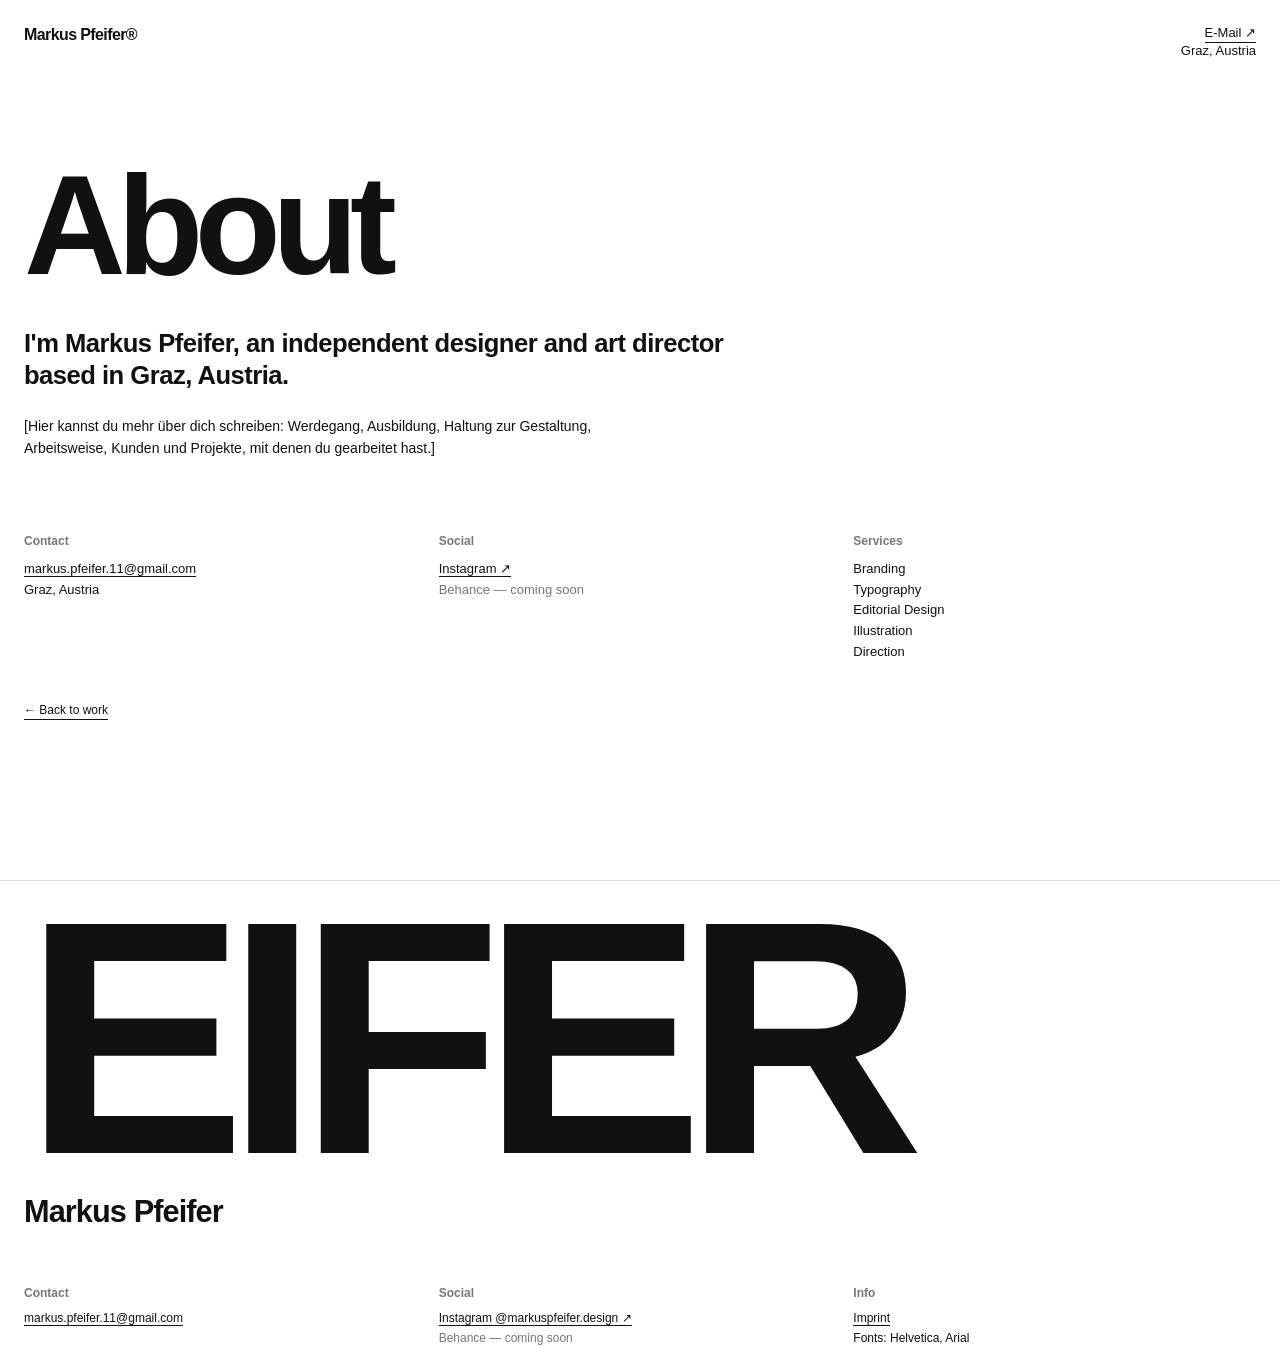
==== about.html @ a76aaa56 "Add files via upload" ====
<!DOCTYPE html>
<html lang="en">
<head>
  <meta charset="UTF-8">
  <meta name="viewport" content="width=device-width, initial-scale=1.0">
  <title>About — Markus Pfeifer</title>
  <meta name="description" content="Über Markus Pfeifer, Designer und Art Director in Graz, Austria.">
  <link rel="stylesheet" href="style.css">
</head>
<body>

  <header>
    <a href="index.html" class="name">Markus Pfeifer®</a>
    <div class="contact">
      <a href="mailto:markus.pfeifer.11@gmail.com">E-Mail ↗</a><br>
      Graz, Austria
    </div>
  </header>

  <section class="page">
    <h1>About</h1>

    <p class="lead">
      I'm Markus Pfeifer, an independent designer and art director based in Graz, Austria.
    </p>

    <p class="text">
      [Hier kannst du mehr über dich schreiben: Werdegang, Ausbildung, Haltung zur Gestaltung,
      Arbeitsweise, Kunden und Projekte, mit denen du gearbeitet hast.]
    </p>

    <div class="info-grid">
      <div class="col">
        <h2>Contact</h2>
        <a href="mailto:markus.pfeifer.11@gmail.com">markus.pfeifer.11@gmail.com</a><br>
        Graz, Austria
      </div>
      <div class="col">
        <h2>Social</h2>
        <a href="https://www.instagram.com/markuspfeifer.design" target="_blank" rel="noopener">Instagram ↗</a><br>
        <span style="color:#777">Behance — coming soon</span>
      </div>
      <div class="col">
        <h2>Services</h2>
        Branding<br>
        Typography<br>
        Editorial Design<br>
        Illustration<br>
        Direction
      </div>
    </div>

    <a class="back" href="index.html">← Back to work</a>
  </section>

  <footer>
    <div class="footer-big">EIFER</div>
    <p class="footer-person">Markus Pfeifer</p>

    <div class="footer-cols">
      <div>
        <h3>Contact</h3>
        <a href="mailto:markus.pfeifer.11@gmail.com">markus.pfeifer.11@gmail.com</a>
      </div>
      <div>
        <h3>Social</h3>
        <a href="https://www.instagram.com/markuspfeifer.design" target="_blank" rel="noopener">Instagram @markuspfeifer.design ↗</a><br>
        <span class="soon">Behance — coming soon</span>
      </div>
      <div>
        <h3>Info</h3>
        <a href="impressum.html">Imprint</a><br>
        Fonts: Helvetica, Arial
      </div>
    </div>
  </footer>

</body>
</html>
---- style.css ----
/* RESET */
* { margin: 0; padding: 0; box-sizing: border-box; }

:root {
  --black: #111111;
  --white: #ffffff;
  --grey: #777777;
  --gap: 12px;
  --margin: 24px;
}

html { scroll-behavior: smooth; }

body {
  background: var(--white);
  color: var(--black);
  font-family: Helvetica, Arial, sans-serif;
  -webkit-font-smoothing: antialiased;
}

a { color: inherit; text-decoration: none; }
a:focus-visible { outline: 2px solid var(--black); outline-offset: 3px; }

/* HEADER */
header {
  padding: var(--margin);
  display: flex;
  justify-content: space-between;
  align-items: flex-start;
  font-size: 13px;
  line-height: 1.4;
}
.name { font-size: 16px; font-weight: 700; letter-spacing: -0.6px; }
.contact { text-align: right; }
.contact a { border-bottom: 1px solid var(--black); padding-bottom: 2px; }

/* INTRO */
.intro { padding: 100px var(--margin) 80px; }

.intro h1 {
  font-size: clamp(80px, 22vw, 340px);
  line-height: 0.82;
  letter-spacing: -0.06em;
  font-weight: 700;
}

.intro .sub {
  margin-top: 14px;
  font-size: clamp(28px, 6vw, 90px);
  line-height: 1;
  letter-spacing: -0.05em;
  font-weight: 700;
}
.intro .sub .dim { color: #c4c4c4; }

.intro .lead {
  margin-top: 56px;
  max-width: 880px;
  font-size: clamp(18px, 2.1vw, 30px);
  line-height: 1.25;
  letter-spacing: -0.02em;
  font-weight: 700;
}
.intro .lead a { border-bottom: 2px solid var(--black); }
.intro .lead a:hover { color: var(--grey); border-color: var(--grey); }

/* PORTFOLIO GRID */
.portfolio {
  padding: 0 var(--margin);
  display: grid;
  grid-template-columns: repeat(12, minmax(0, 1fr));
  gap: 64px var(--gap);
}
.project { min-width: 0; }

.project-image {
  position: relative;
  overflow: hidden;
  background: #eeeeee;
  aspect-ratio: 4 / 5;
}
.project.landscape .project-image { aspect-ratio: 16 / 10; }
.project.square .project-image { aspect-ratio: 1 / 1; }

.project-image img {
  position: absolute;
  inset: 0;
  width: 100%;
  height: 100%;
  display: block;
  object-fit: cover;
  transition: opacity 0.5s ease;
}
.project-image .alt { opacity: 0; }
.project a:hover .alt,
.project a:focus-visible .alt { opacity: 1; }

.project-info {
  display: flex;
  justify-content: space-between;
  gap: 12px;
  padding-top: 10px;
  font-size: 12px;
  line-height: 1.4;
}
.project-title { font-weight: 600; }
.project-arrow { color: var(--grey); }

/* ASYMMETRIC SWISS GRID (5 Kategorien) */
.project:nth-child(1) { grid-column: 1 / 8; }
.project:nth-child(2) { grid-column: 9 / 13; margin-top: 180px; }
.project:nth-child(3) { grid-column: 2 / 7; }
.project:nth-child(4) { grid-column: 8 / 13; margin-top: 100px; }
.project:nth-child(5) { grid-column: 1 / 6; }

/* SUBPAGES */
.page { padding: 80px var(--margin) 0; }
.page h1 {
  font-size: clamp(48px, 11vw, 170px);
  line-height: 0.88;
  letter-spacing: -0.06em;
  font-weight: 700;
}
.page .lead {
  margin-top: 40px;
  max-width: 760px;
  font-size: clamp(18px, 2vw, 28px);
  line-height: 1.25;
  letter-spacing: -0.02em;
  font-weight: 700;
}
.page .text {
  margin-top: 24px;
  max-width: 620px;
  font-size: 14px;
  line-height: 1.55;
}
.page .back { display: inline-block; margin-top: 40px; font-size: 12px; border-bottom: 1px solid var(--black); padding-bottom: 2px; }

.info-grid {
  margin-top: 72px;
  display: grid;
  grid-template-columns: repeat(12, minmax(0, 1fr));
  gap: 32px var(--gap);
  font-size: 13px;
  line-height: 1.6;
}
.info-grid .col { grid-column: span 4; }
.info-grid h2 {
  font-size: 12px;
  font-weight: 600;
  color: var(--grey);
  margin-bottom: 8px;
}
.info-grid a { border-bottom: 1px solid var(--black); }

.gallery {
  margin-top: 64px;
  padding: 0 var(--margin);
  display: grid;
  grid-template-columns: repeat(12, minmax(0, 1fr));
  gap: 48px var(--gap);
}
.gallery figure { grid-column: span 6; }
.gallery figure.wide { grid-column: span 12; }
.gallery img { width: 100%; display: block; aspect-ratio: 4 / 3; object-fit: cover; background: #eee; }
.gallery figure.wide img { aspect-ratio: 16 / 9; }

/* FOOTER */
footer {
  margin-top: 160px;
  padding: 24px;
  border-top: 1px solid #dddddd;
  font-size: 12px;
  line-height: 1.6;
}
.footer-big {
  font-size: clamp(80px, 26vw, 400px);
  line-height: 0.8;
  letter-spacing: -0.06em;
  font-weight: 700;
}
.footer-person {
  margin-top: 16px;
  font-size: clamp(18px, 2.4vw, 32px);
  letter-spacing: -0.03em;
  font-weight: 700;
}
.footer-cols {
  margin-top: 48px;
  display: grid;
  grid-template-columns: repeat(12, minmax(0, 1fr));
  gap: 24px var(--gap);
}
.footer-cols > div { grid-column: span 4; }
.footer-cols h3 { font-size: 12px; font-weight: 600; color: var(--grey); margin-bottom: 6px; }
.footer-cols a { border-bottom: 1px solid var(--black); }
.footer-cols .soon { color: var(--grey); }

/* MOBILE */
@media (max-width: 700px) {
  :root { --margin: 16px; }
  header { font-size: 11px; }
  .name { font-size: 14px; }

  .intro { padding-top: 70px; padding-bottom: 60px; }
  .intro .lead { margin-top: 36px; }

  .portfolio { grid-template-columns: repeat(6, minmax(0, 1fr)); gap: 44px var(--gap); }
  .project:nth-child(1) { grid-column: 1 / 7; }
  .project:nth-child(2) { grid-column: 2 / 7; margin-top: 0; }
  .project:nth-child(3) { grid-column: 1 / 6; }
  .project:nth-child(4) { grid-column: 2 / 7; margin-top: 0; }
  .project:nth-child(5) { grid-column: 1 / 6; }

  .info-grid .col { grid-column: span 12; }
  .gallery figure, .gallery figure.wide { grid-column: span 12; }

  footer { margin-top: 100px; padding: 20px 16px; }
  .footer-cols > div { grid-column: span 12; }
}

/* Touch-Geräte: kein Hover, daher kein Bildwechsel */
@media (hover: none) {
  .project-image .alt { display: none; }
}

@media (prefers-reduced-motion: reduce) {
  *, *::before, *::after {
    scroll-behavior: auto !important;
    transition: none !important;
  }
}
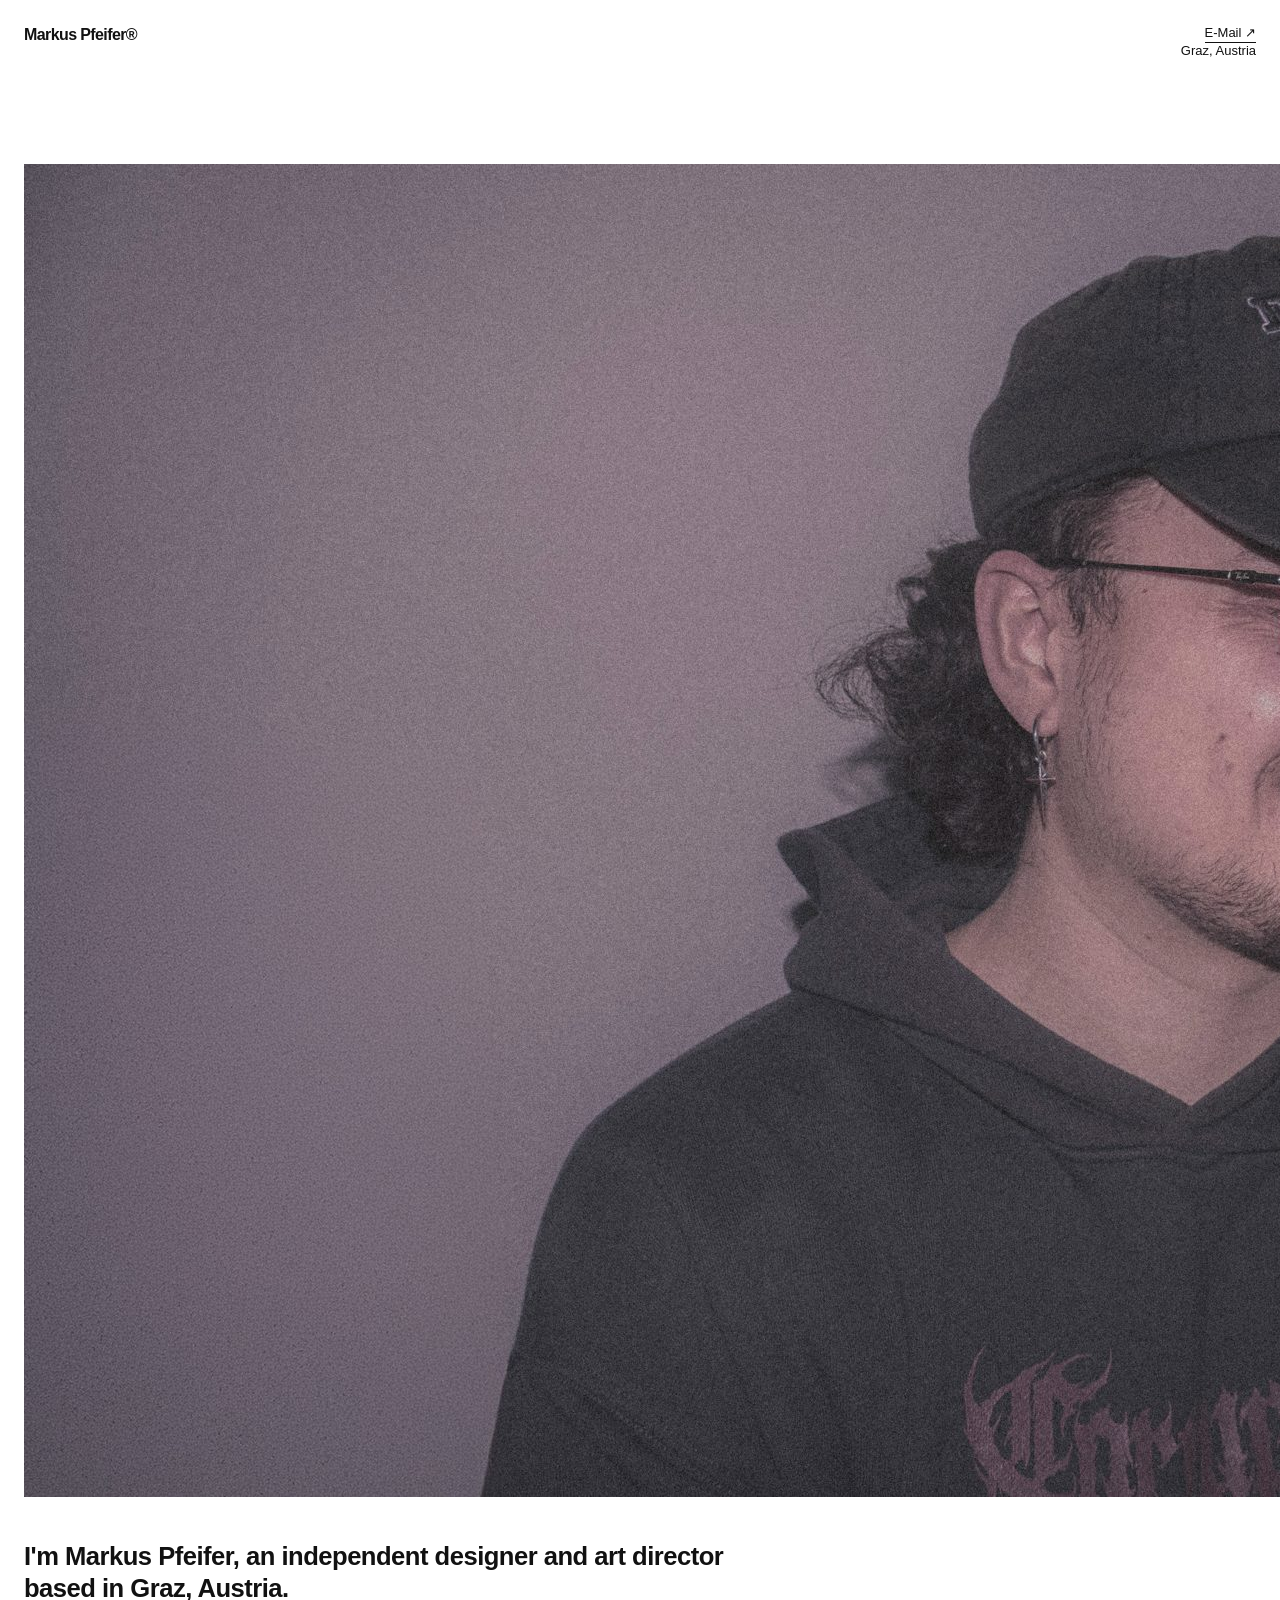
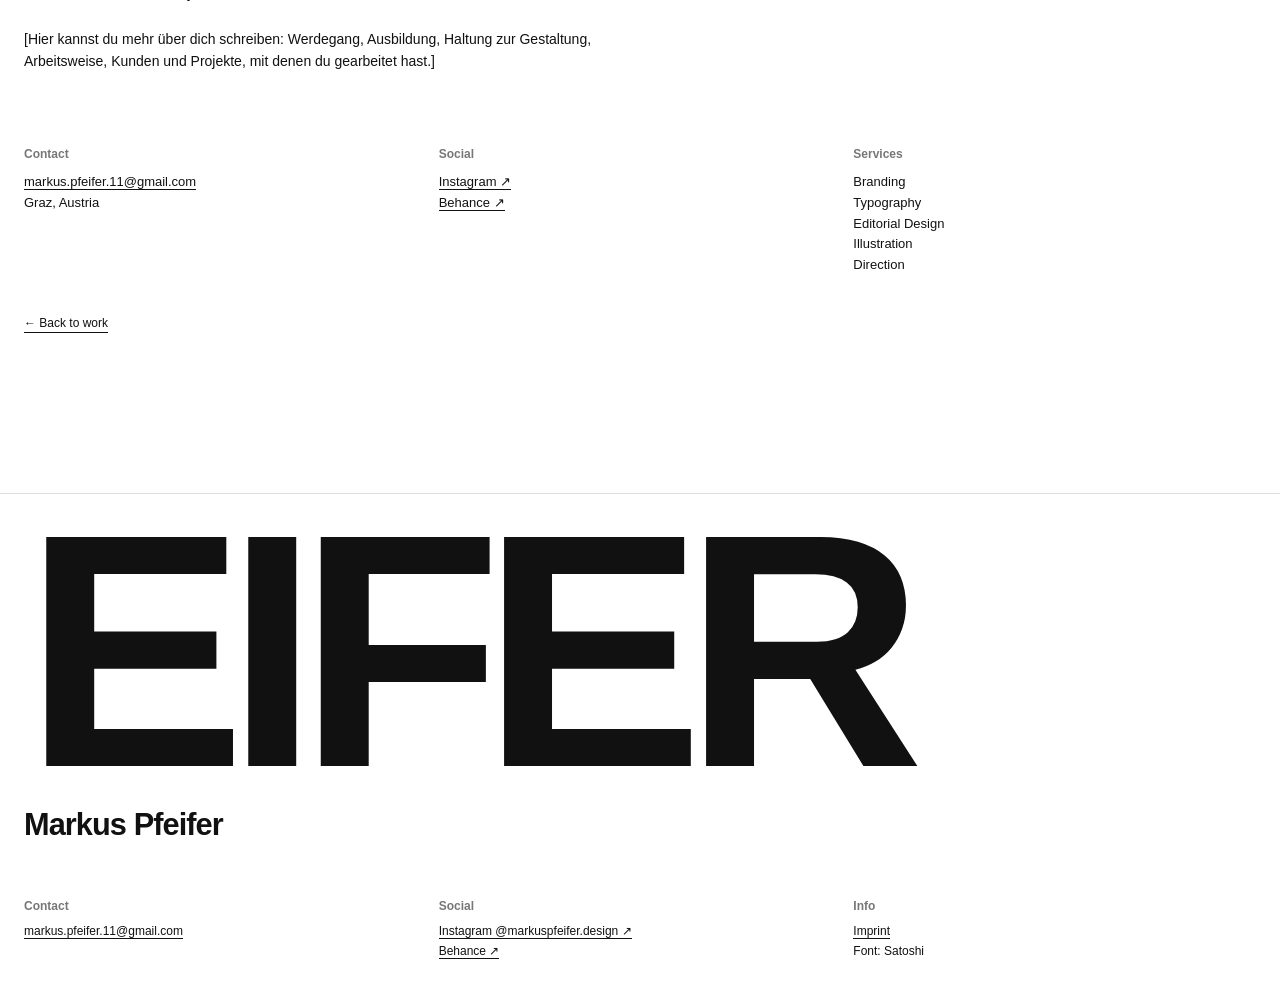
==== commit 97c7c996: "Add files via upload" ====
--- a/about.html
+++ b/about.html
@@ -5,6 +5,8 @@
   <meta name="viewport" content="width=device-width, initial-scale=1.0">
   <title>About — Markus Pfeifer</title>
   <meta name="description" content="Über Markus Pfeifer, Designer und Art Director in Graz, Austria.">
+  <link rel="preconnect" href="https://api.fontshare.com">
+  <link rel="stylesheet" href="https://api.fontshare.com/v2/css?f[]=satoshi@400,500,700,900&display=swap">
   <link rel="stylesheet" href="style.css">
 </head>
 <body>
@@ -17,8 +19,8 @@
     </div>
   </header>
 
-  <section class="page">
-    <h1>About</h1>
+  <section class="page about">
+    <img class="portrait" src="portrait.jpg" alt="Portrait von Markus Pfeifer" fetchpriority="high">
 
     <p class="lead">
       I'm Markus Pfeifer, an independent designer and art director based in Graz, Austria.
@@ -38,7 +40,7 @@
       <div class="col">
         <h2>Social</h2>
         <a href="https://www.instagram.com/markuspfeifer.design" target="_blank" rel="noopener">Instagram ↗</a><br>
-        <span style="color:#777">Behance — coming soon</span>
+        <a href="https://www.behance.net/markuspfeifer2" target="_blank" rel="noopener">Behance ↗</a>
       </div>
       <div class="col">
         <h2>Services</h2>
@@ -65,12 +67,12 @@
       <div>
         <h3>Social</h3>
         <a href="https://www.instagram.com/markuspfeifer.design" target="_blank" rel="noopener">Instagram @markuspfeifer.design ↗</a><br>
-        <span class="soon">Behance — coming soon</span>
+        <a href="https://www.behance.net/markuspfeifer2" target="_blank" rel="noopener">Behance ↗</a>
       </div>
       <div>
         <h3>Info</h3>
         <a href="impressum.html">Imprint</a><br>
-        Fonts: Helvetica, Arial
+        Font: Satoshi
       </div>
     </div>
   </footer>
--- a/style.css
+++ b/style.css
@@ -37,21 +37,34 @@
 /* INTRO */
 .intro { padding: 100px var(--margin) 80px; }
 
+.hero {
+  display: flex;
+  flex-wrap: wrap;
+  align-items: flex-start;
+  gap: 16px 32px;
+}
+
 .intro h1 {
-  font-size: clamp(80px, 22vw, 340px);
+  font-size: clamp(64px, 14.5vw, 240px);
   line-height: 0.82;
   letter-spacing: -0.06em;
   font-weight: 700;
 }
-
-.intro .sub {
-  margin-top: 14px;
-  font-size: clamp(28px, 6vw, 90px);
-  line-height: 1;
-  letter-spacing: -0.05em;
-  font-weight: 700;
-}
-.intro .sub .dim { color: #c4c4c4; }
+.intro h1 .dim { color: #c4c4c4; }
+
+.definition {
+  max-width: 280px;
+  font-size: 13px;
+  line-height: 1.4;
+}
+.definition em { font-style: italic; color: var(--grey); }
+.definition strong { font-weight: 700; }
+.definition abbr { text-decoration: underline dotted; text-underline-offset: 2px; }
+.definition abbr em { color: var(--black); }
+.definition .meaning {
+  margin-top: 8px;
+  font-size: 15px;
+}
 
 .intro .lead {
   margin-top: 56px;
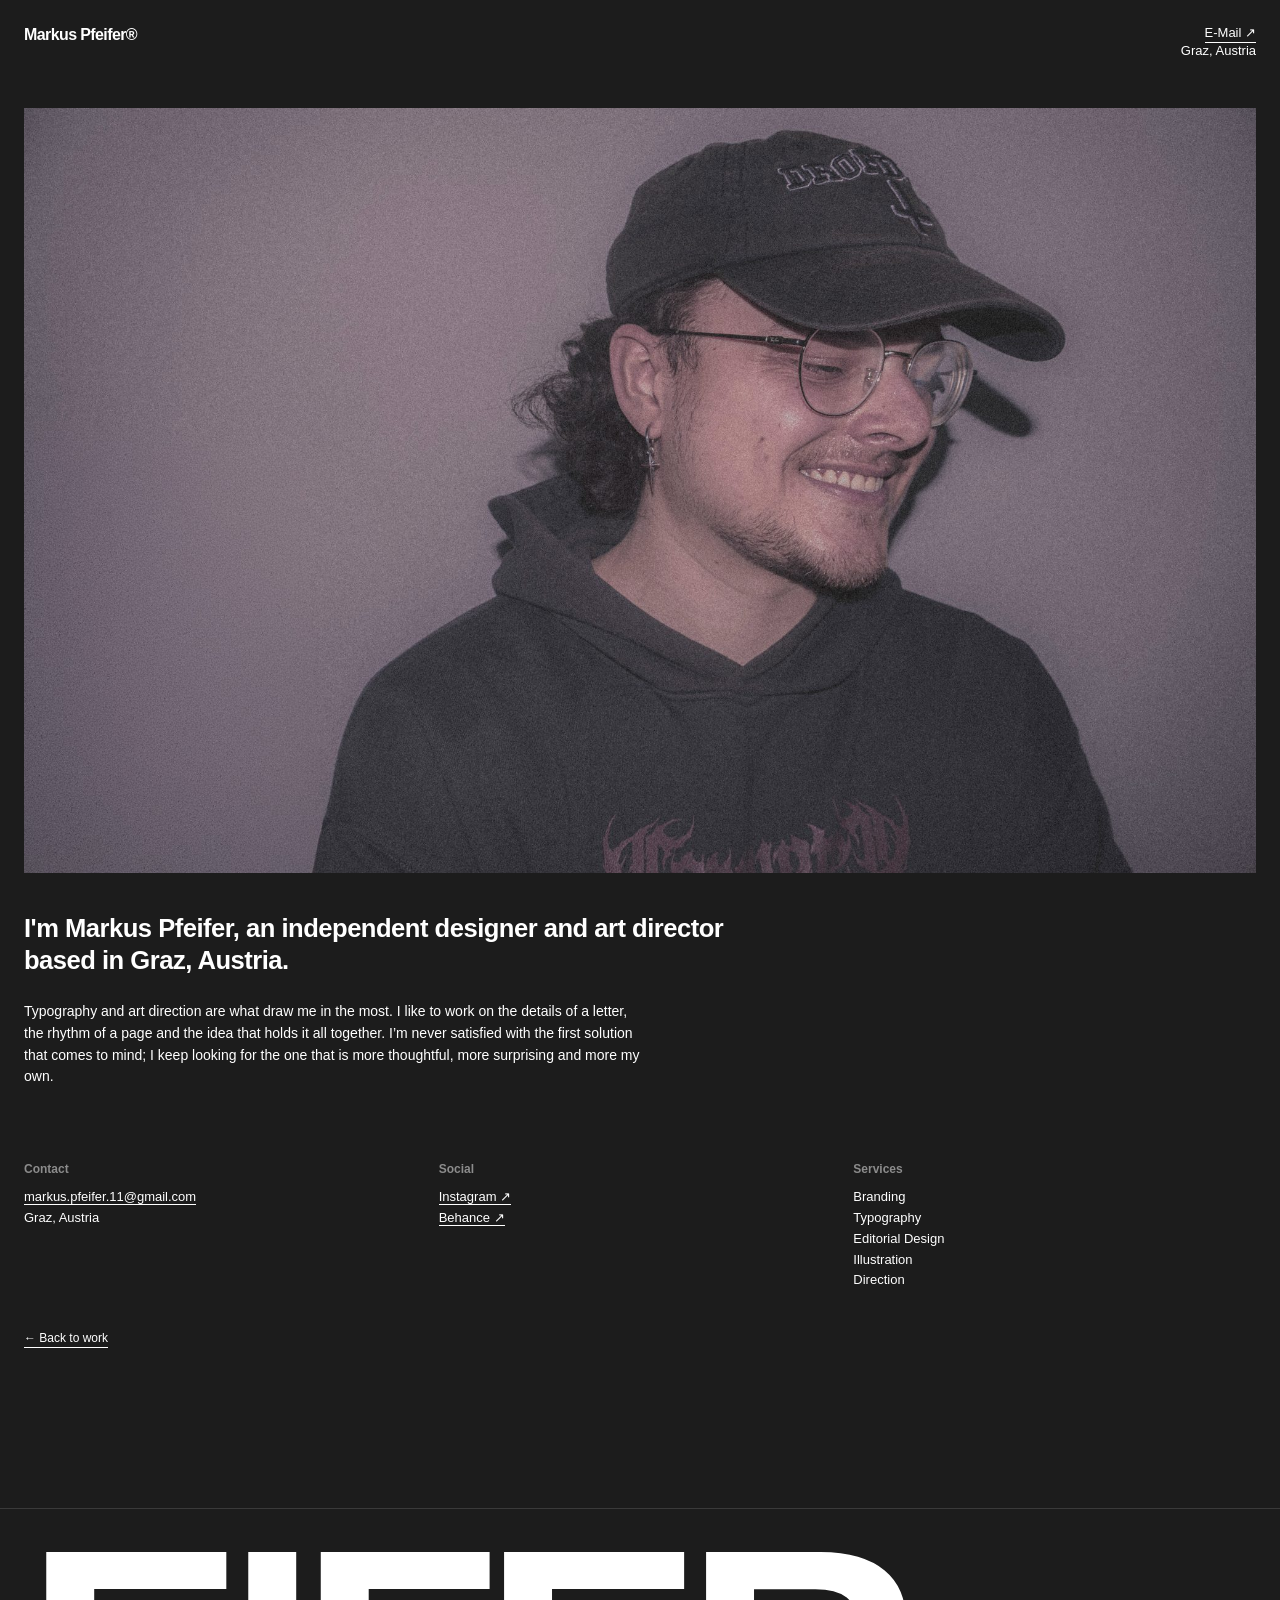
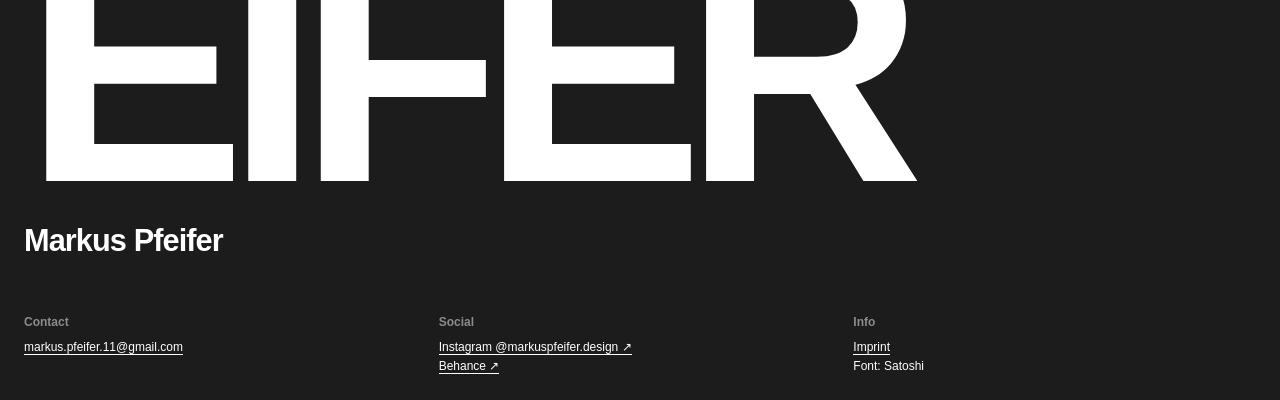
==== commit 878e1757: "Update personal description in about.html Replaced placeholder text with a personal statement about " ====
--- a/about.html
+++ b/about.html
@@ -27,8 +27,7 @@
     </p>
 
     <p class="text">
-      [Hier kannst du mehr über dich schreiben: Werdegang, Ausbildung, Haltung zur Gestaltung,
-      Arbeitsweise, Kunden und Projekte, mit denen du gearbeitet hast.]
+Typography and art direction are what draw me in the most. I like to work on the details of a letter, the rhythm of a page and the idea that holds it all together. I’m never satisfied with the first solution that comes to mind; I keep looking for the one that is more thoughtful, more surprising and more my own.
     </p>
 
     <div class="info-grid">
--- a/style.css
+++ b/style.css
@@ -2,9 +2,10 @@
 * { margin: 0; padding: 0; box-sizing: border-box; }
 
 :root {
-  --black: #111111;
-  --white: #ffffff;
-  --grey: #777777;
+  --bg: #1c1c1c;
+  --fg: #ffffff;
+  --grey: #8c8c8c;
+  --line: #3a3a3a;
   --gap: 12px;
   --margin: 24px;
 }
@@ -12,14 +13,14 @@
 html { scroll-behavior: smooth; }
 
 body {
-  background: var(--white);
-  color: var(--black);
-  font-family: Helvetica, Arial, sans-serif;
+  background: var(--bg);
+  color: var(--fg);
+  font-family: "Satoshi", sans-serif;
   -webkit-font-smoothing: antialiased;
 }
 
 a { color: inherit; text-decoration: none; }
-a:focus-visible { outline: 2px solid var(--black); outline-offset: 3px; }
+a:focus-visible { outline: 2px solid var(--fg); outline-offset: 3px; }
 
 /* HEADER */
 header {
@@ -32,7 +33,7 @@
 }
 .name { font-size: 16px; font-weight: 700; letter-spacing: -0.6px; }
 .contact { text-align: right; }
-.contact a { border-bottom: 1px solid var(--black); padding-bottom: 2px; }
+.contact a { border-bottom: 1px solid var(--fg); padding-bottom: 2px; }
 
 /* INTRO */
 .intro { padding: 100px var(--margin) 80px; }
@@ -48,9 +49,9 @@
   font-size: clamp(64px, 14.5vw, 240px);
   line-height: 0.82;
   letter-spacing: -0.06em;
-  font-weight: 700;
-}
-.intro h1 .dim { color: #c4c4c4; }
+  font-weight: 900;
+}
+.intro h1 .dim { color: #5a5a5a; }
 
 .definition {
   max-width: 280px;
@@ -60,7 +61,7 @@
 .definition em { font-style: italic; color: var(--grey); }
 .definition strong { font-weight: 700; }
 .definition abbr { text-decoration: underline dotted; text-underline-offset: 2px; }
-.definition abbr em { color: var(--black); }
+.definition abbr em { color: var(--fg); }
 .definition .meaning {
   margin-top: 8px;
   font-size: 15px;
@@ -74,7 +75,7 @@
   letter-spacing: -0.02em;
   font-weight: 700;
 }
-.intro .lead a { border-bottom: 2px solid var(--black); }
+.intro .lead a { border-bottom: 2px solid var(--fg); }
 .intro .lead a:hover { color: var(--grey); border-color: var(--grey); }
 
 /* PORTFOLIO GRID */
@@ -89,7 +90,7 @@
 .project-image {
   position: relative;
   overflow: hidden;
-  background: #eeeeee;
+  background: #2a2a2a;
   aspect-ratio: 4 / 5;
 }
 .project.landscape .project-image { aspect-ratio: 16 / 10; }
@@ -116,7 +117,7 @@
   font-size: 12px;
   line-height: 1.4;
 }
-.project-title { font-weight: 600; }
+.project-title { font-weight: 700; }
 .project-arrow { color: var(--grey); }
 
 /* ASYMMETRIC SWISS GRID (5 Kategorien) */
@@ -127,12 +128,15 @@
 .project:nth-child(5) { grid-column: 1 / 6; }
 
 /* SUBPAGES */
+.page.about { padding-top: 24px; }
+.portrait { display: block; width: 100%; height: auto; max-height: 85vh; object-fit: cover; object-position: 60% 40%; background: #2a2a2a; }
+.page.about .lead { margin-top: 40px; }
 .page { padding: 80px var(--margin) 0; }
 .page h1 {
   font-size: clamp(48px, 11vw, 170px);
   line-height: 0.88;
   letter-spacing: -0.06em;
-  font-weight: 700;
+  font-weight: 900;
 }
 .page .lead {
   margin-top: 40px;
@@ -148,7 +152,7 @@
   font-size: 14px;
   line-height: 1.55;
 }
-.page .back { display: inline-block; margin-top: 40px; font-size: 12px; border-bottom: 1px solid var(--black); padding-bottom: 2px; }
+.page .back { display: inline-block; margin-top: 40px; font-size: 12px; border-bottom: 1px solid var(--fg); padding-bottom: 2px; }
 
 .info-grid {
   margin-top: 72px;
@@ -161,11 +165,11 @@
 .info-grid .col { grid-column: span 4; }
 .info-grid h2 {
   font-size: 12px;
-  font-weight: 600;
+  font-weight: 700;
   color: var(--grey);
   margin-bottom: 8px;
 }
-.info-grid a { border-bottom: 1px solid var(--black); }
+.info-grid a { border-bottom: 1px solid var(--fg); }
 
 .gallery {
   margin-top: 64px;
@@ -176,14 +180,14 @@
 }
 .gallery figure { grid-column: span 6; }
 .gallery figure.wide { grid-column: span 12; }
-.gallery img { width: 100%; display: block; aspect-ratio: 4 / 3; object-fit: cover; background: #eee; }
+.gallery img { width: 100%; display: block; aspect-ratio: 4 / 3; object-fit: cover; background: #2a2a2a; }
 .gallery figure.wide img { aspect-ratio: 16 / 9; }
 
 /* FOOTER */
 footer {
   margin-top: 160px;
   padding: 24px;
-  border-top: 1px solid #dddddd;
+  border-top: 1px solid var(--line);
   font-size: 12px;
   line-height: 1.6;
 }
@@ -191,7 +195,7 @@
   font-size: clamp(80px, 26vw, 400px);
   line-height: 0.8;
   letter-spacing: -0.06em;
-  font-weight: 700;
+  font-weight: 900;
 }
 .footer-person {
   margin-top: 16px;
@@ -206,8 +210,8 @@
   gap: 24px var(--gap);
 }
 .footer-cols > div { grid-column: span 4; }
-.footer-cols h3 { font-size: 12px; font-weight: 600; color: var(--grey); margin-bottom: 6px; }
-.footer-cols a { border-bottom: 1px solid var(--black); }
+.footer-cols h3 { font-size: 12px; font-weight: 700; color: var(--grey); margin-bottom: 6px; }
+.footer-cols a { border-bottom: 1px solid var(--fg); }
 .footer-cols .soon { color: var(--grey); }
 
 /* MOBILE */
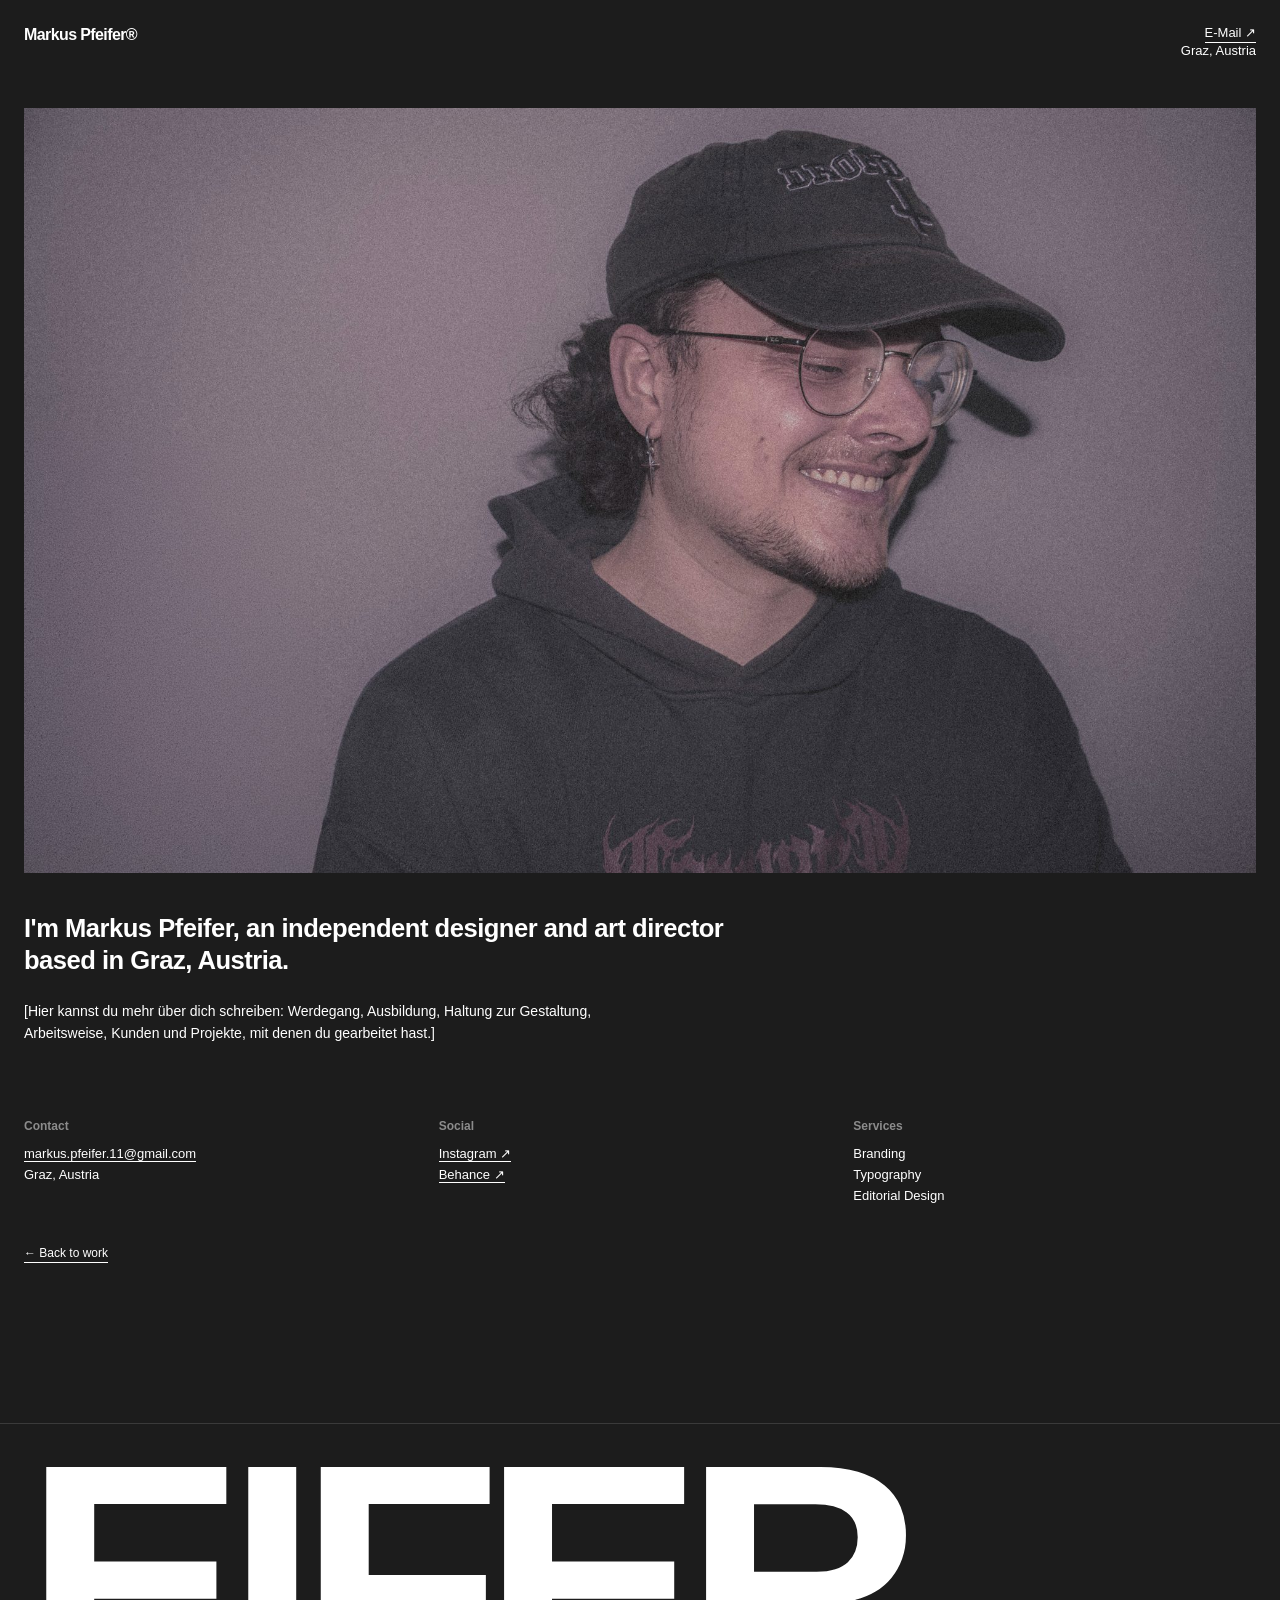
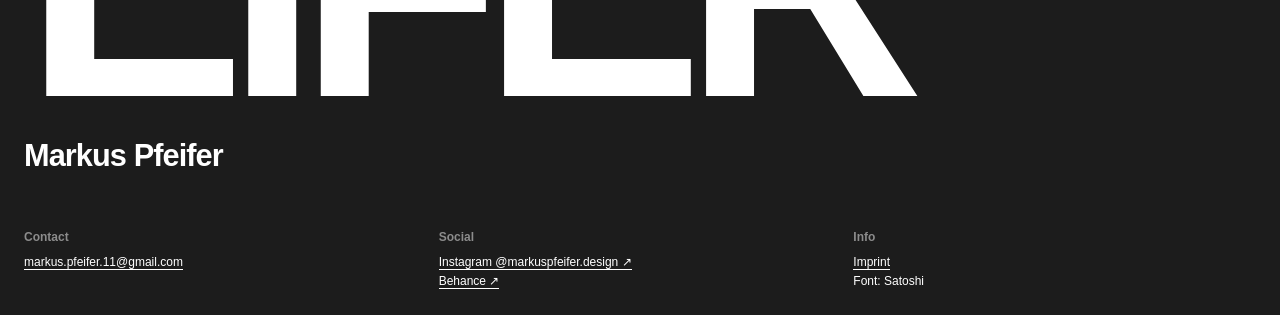
==== commit d4bdabd6: "Add files via upload" ====
--- a/about.html
+++ b/about.html
@@ -27,7 +27,8 @@
     </p>
 
     <p class="text">
-Typography and art direction are what draw me in the most. I like to work on the details of a letter, the rhythm of a page and the idea that holds it all together. I’m never satisfied with the first solution that comes to mind; I keep looking for the one that is more thoughtful, more surprising and more my own.
+      [Hier kannst du mehr über dich schreiben: Werdegang, Ausbildung, Haltung zur Gestaltung,
+      Arbeitsweise, Kunden und Projekte, mit denen du gearbeitet hast.]
     </p>
 
     <div class="info-grid">
@@ -45,9 +46,7 @@
         <h2>Services</h2>
         Branding<br>
         Typography<br>
-        Editorial Design<br>
-        Illustration<br>
-        Direction
+        Editorial Design
       </div>
     </div>
 
--- a/style.css
+++ b/style.css
@@ -106,6 +106,7 @@
   transition: opacity 0.5s ease;
 }
 .project-image .alt { opacity: 0; }
+.project-image.placeholder { display: flex; align-items: center; justify-content: center; font-size: 13px; color: var(--grey); }
 .project a:hover .alt,
 .project a:focus-visible .alt { opacity: 1; }
 
@@ -120,12 +121,11 @@
 .project-title { font-weight: 700; }
 .project-arrow { color: var(--grey); }
 
-/* ASYMMETRIC SWISS GRID (5 Kategorien) */
+/* ASYMMETRIC SWISS GRID (4 Kategorien) */
 .project:nth-child(1) { grid-column: 1 / 8; }
 .project:nth-child(2) { grid-column: 9 / 13; margin-top: 180px; }
 .project:nth-child(3) { grid-column: 2 / 7; }
 .project:nth-child(4) { grid-column: 8 / 13; margin-top: 100px; }
-.project:nth-child(5) { grid-column: 1 / 6; }
 
 /* SUBPAGES */
 .page.about { padding-top: 24px; }
@@ -178,10 +178,10 @@
   grid-template-columns: repeat(12, minmax(0, 1fr));
   gap: 48px var(--gap);
 }
+.gallery { align-items: start; }
 .gallery figure { grid-column: span 6; }
 .gallery figure.wide { grid-column: span 12; }
-.gallery img { width: 100%; display: block; aspect-ratio: 4 / 3; object-fit: cover; background: #2a2a2a; }
-.gallery figure.wide img { aspect-ratio: 16 / 9; }
+.gallery img { width: 100%; height: auto; display: block; background: #2a2a2a; }
 
 /* FOOTER */
 footer {
@@ -228,8 +228,7 @@
   .project:nth-child(2) { grid-column: 2 / 7; margin-top: 0; }
   .project:nth-child(3) { grid-column: 1 / 6; }
   .project:nth-child(4) { grid-column: 2 / 7; margin-top: 0; }
-  .project:nth-child(5) { grid-column: 1 / 6; }
-
+  
   .info-grid .col { grid-column: span 12; }
   .gallery figure, .gallery figure.wide { grid-column: span 12; }
 
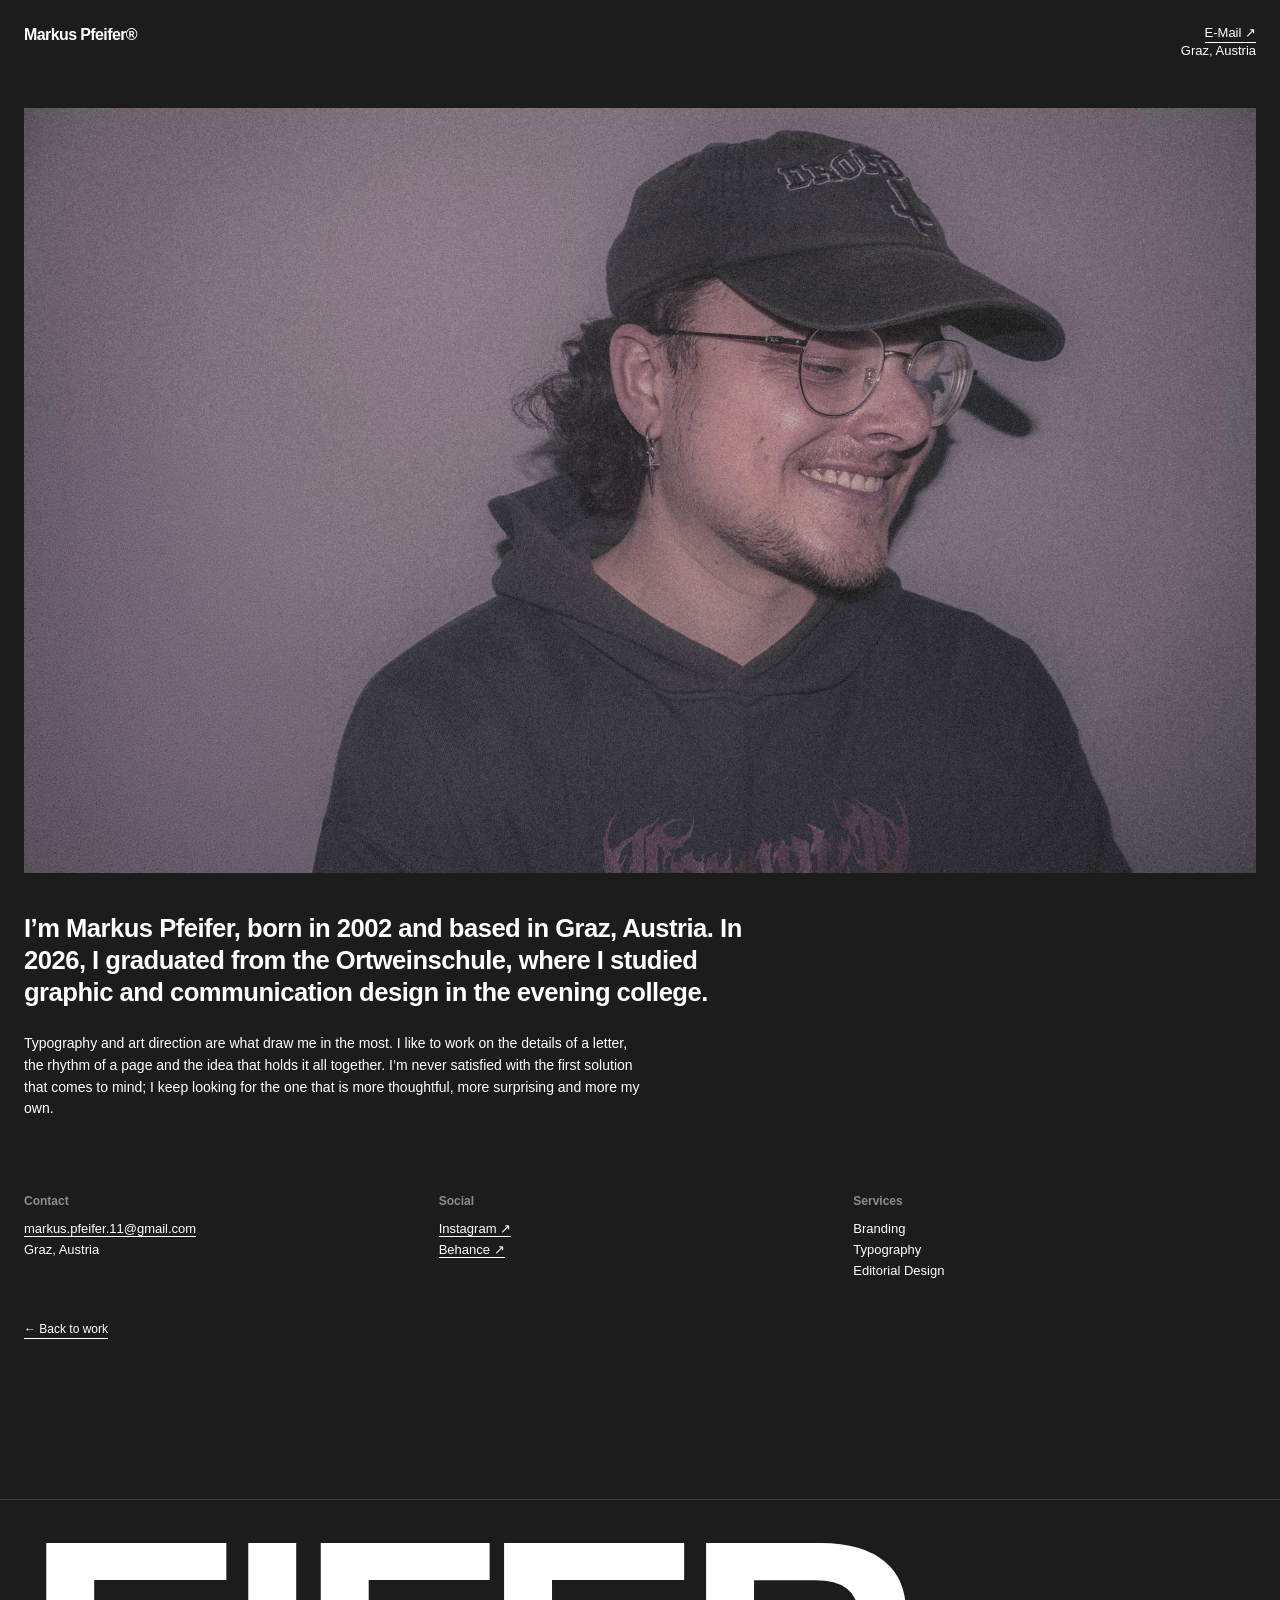
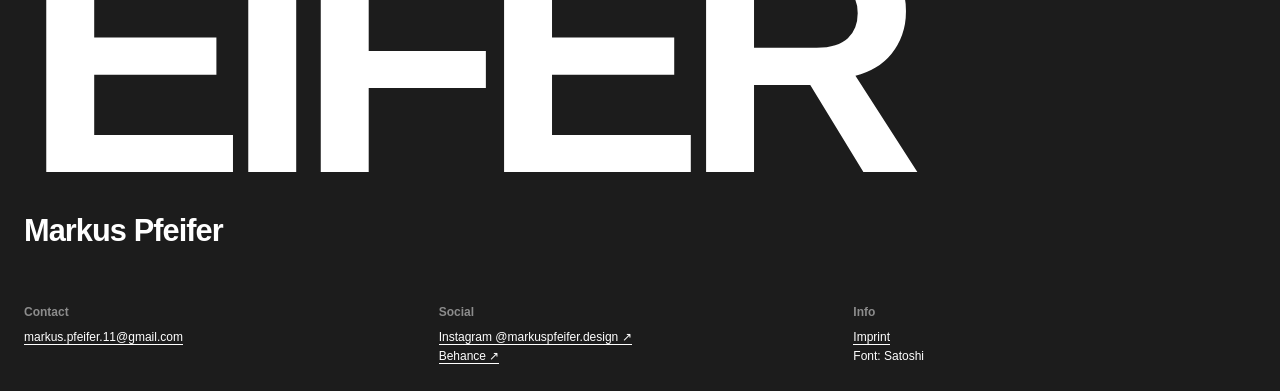
==== commit b46872b9: "Update about.html" ====
--- a/about.html
+++ b/about.html
@@ -23,12 +23,11 @@
     <img class="portrait" src="portrait.jpg" alt="Portrait von Markus Pfeifer" fetchpriority="high">
 
     <p class="lead">
-      I'm Markus Pfeifer, an independent designer and art director based in Graz, Austria.
+     I’m Markus Pfeifer, born in 2002 and based in Graz, Austria. In 2026, I graduated from the Ortweinschule, where I studied graphic and communication design in the evening college.
     </p>
 
     <p class="text">
-      [Hier kannst du mehr über dich schreiben: Werdegang, Ausbildung, Haltung zur Gestaltung,
-      Arbeitsweise, Kunden und Projekte, mit denen du gearbeitet hast.]
+      Typography and art direction are what draw me in the most. I like to work on the details of a letter, the rhythm of a page and the idea that holds it all together. I’m never satisfied with the first solution that comes to mind; I keep looking for the one that is more thoughtful, more surprising and more my own.
     </p>
 
     <div class="info-grid">
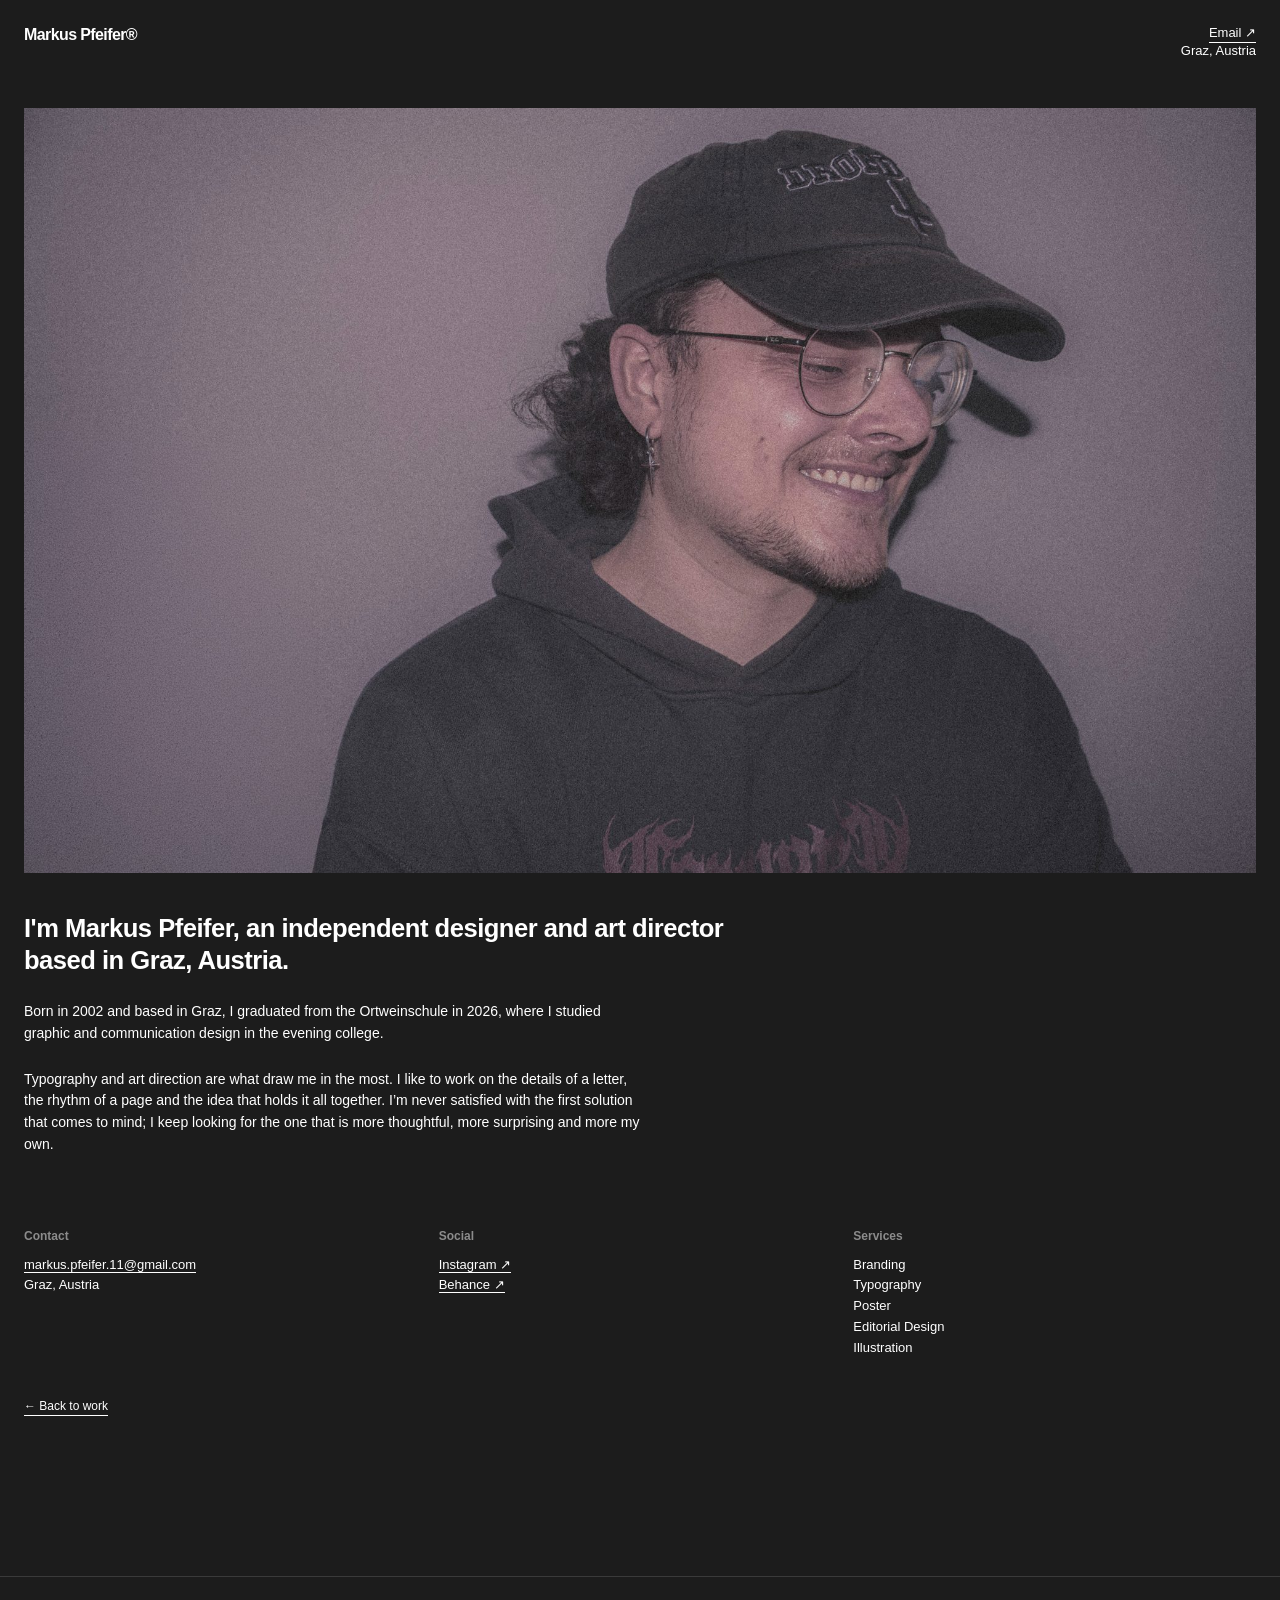
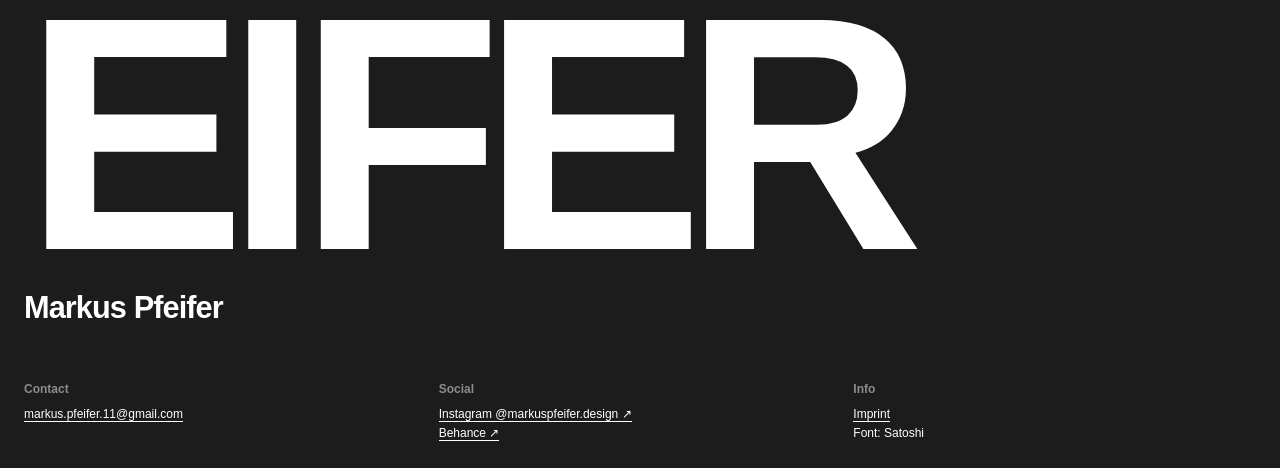
==== commit 3b1e88b5: "Add files via upload" ====
--- a/about.html
+++ b/about.html
@@ -4,7 +4,7 @@
   <meta charset="UTF-8">
   <meta name="viewport" content="width=device-width, initial-scale=1.0">
   <title>About — Markus Pfeifer</title>
-  <meta name="description" content="Über Markus Pfeifer, Designer und Art Director in Graz, Austria.">
+  <meta name="description" content="About Markus Pfeifer, independent designer and art director in Graz, Austria.">
   <link rel="preconnect" href="https://api.fontshare.com">
   <link rel="stylesheet" href="https://api.fontshare.com/v2/css?f[]=satoshi@400,500,700,900&display=swap">
   <link rel="stylesheet" href="style.css">
@@ -14,16 +14,20 @@
   <header>
     <a href="index.html" class="name">Markus Pfeifer®</a>
     <div class="contact">
-      <a href="mailto:markus.pfeifer.11@gmail.com">E-Mail ↗</a><br>
+      <a href="mailto:markus.pfeifer.11@gmail.com">Email ↗</a><br>
       Graz, Austria
     </div>
   </header>
 
   <section class="page about">
-    <img class="portrait" src="portrait.jpg" alt="Portrait von Markus Pfeifer" fetchpriority="high">
+    <img class="portrait" src="portrait.jpg" alt="Portrait of Markus Pfeifer" fetchpriority="high">
 
     <p class="lead">
-     I’m Markus Pfeifer, born in 2002 and based in Graz, Austria. In 2026, I graduated from the Ortweinschule, where I studied graphic and communication design in the evening college.
+      I'm Markus Pfeifer, an independent designer and art director based in Graz, Austria.
+    </p>
+
+    <p class="text">
+      Born in 2002 and based in Graz, I graduated from the Ortweinschule in 2026, where I studied graphic and communication design in the evening college.
     </p>
 
     <p class="text">
@@ -45,7 +49,9 @@
         <h2>Services</h2>
         Branding<br>
         Typography<br>
-        Editorial Design
+        Poster<br>
+        Editorial Design<br>
+        Illustration
       </div>
     </div>
 
--- a/style.css
+++ b/style.css
@@ -36,7 +36,20 @@
 .contact a { border-bottom: 1px solid var(--fg); padding-bottom: 2px; }
 
 /* INTRO */
-.intro { padding: 100px var(--margin) 80px; }
+.intro { position: relative; padding: 100px var(--margin) 80px; overflow-x: clip; }
+
+/* Metal-Logo hinter dem Text */
+.hero-logo {
+  position: absolute;
+  top: -50px;
+  left: -2vw;
+  width: min(82vw, 1300px);
+  height: auto;
+  z-index: 0;
+  pointer-events: none;
+  user-select: none;
+}
+.hero, .intro .lead { position: relative; z-index: 1; }
 
 .hero {
   display: flex;
@@ -126,6 +139,8 @@
 .project:nth-child(2) { grid-column: 9 / 13; margin-top: 180px; }
 .project:nth-child(3) { grid-column: 2 / 7; }
 .project:nth-child(4) { grid-column: 8 / 13; margin-top: 100px; }
+.project:nth-child(5) { grid-column: 1 / 6; }
+.project:nth-child(6) { grid-column: 7 / 13; margin-top: 140px; }
 
 /* SUBPAGES */
 .page.about { padding-top: 24px; }
@@ -172,16 +187,47 @@
 .info-grid a { border-bottom: 1px solid var(--fg); }
 
 .gallery {
-  margin-top: 64px;
   padding: 0 var(--margin);
   display: grid;
   grid-template-columns: repeat(12, minmax(0, 1fr));
-  gap: 48px var(--gap);
-}
-.gallery { align-items: start; }
+  gap: var(--gap);
+  align-items: start;
+}
 .gallery figure { grid-column: span 6; }
 .gallery figure.wide { grid-column: span 12; }
+.gallery figure.third { grid-column: span 4; }
+.gallery figure.two-thirds { grid-column: span 8; }
+.gallery figure.center { grid-column: 4 / span 6; }
 .gallery img { width: 100%; height: auto; display: block; background: #2a2a2a; }
+
+/* PROJECT BLOCKS */
+.project-block { margin-top: 96px; }
+.project-block:first-of-type { margin-top: 64px; }
+.project-head {
+  padding: 0 var(--margin);
+  margin-bottom: 32px;
+  display: grid;
+  grid-template-columns: repeat(12, minmax(0, 1fr));
+  gap: 24px var(--gap);
+}
+.project-head h2 {
+  grid-column: 1 / 7;
+  font-size: clamp(32px, 4.6vw, 72px);
+  line-height: 0.95;
+  letter-spacing: -0.05em;
+  font-weight: 900;
+}
+.project-text {
+  grid-column: 7 / 13;
+  max-width: 620px;
+  font-size: 15px;
+  line-height: 1.55;
+}
+.project-text p + p { margin-top: 1em; }
+.project-text .kicker { font-size: 12px; font-weight: 700; letter-spacing: 0.08em; color: var(--grey); }
+.project-text .tagline { margin-top: 6px; font-size: clamp(20px, 2vw, 28px); line-height: 1.15; letter-spacing: -0.03em; font-weight: 700; }
+.project-text .meta { margin-top: 14px; margin-bottom: 22px; font-size: 13px; color: var(--grey); }
+.project-block .gallery { margin-top: 0; }
 
 /* FOOTER */
 footer {
@@ -222,15 +268,20 @@
 
   .intro { padding-top: 70px; padding-bottom: 60px; }
   .intro .lead { margin-top: 36px; }
+  .hero-logo { width: 110vw; left: -5vw; top: 40px; opacity: 0.7; }
 
   .portfolio { grid-template-columns: repeat(6, minmax(0, 1fr)); gap: 44px var(--gap); }
   .project:nth-child(1) { grid-column: 1 / 7; }
   .project:nth-child(2) { grid-column: 2 / 7; margin-top: 0; }
   .project:nth-child(3) { grid-column: 1 / 6; }
   .project:nth-child(4) { grid-column: 2 / 7; margin-top: 0; }
+  .project:nth-child(5) { grid-column: 1 / 6; }
+  .project:nth-child(6) { grid-column: 2 / 7; margin-top: 0; }
   
   .info-grid .col { grid-column: span 12; }
-  .gallery figure, .gallery figure.wide { grid-column: span 12; }
+  .gallery figure, .gallery figure.wide, .gallery figure.third, .gallery figure.two-thirds, .gallery figure.center { grid-column: 1 / -1; }
+  .project-block { margin-top: 64px; }
+  .project-head h2, .project-text { grid-column: 1 / -1; }
 
   footer { margin-top: 100px; padding: 20px 16px; }
   .footer-cols > div { grid-column: span 12; }
